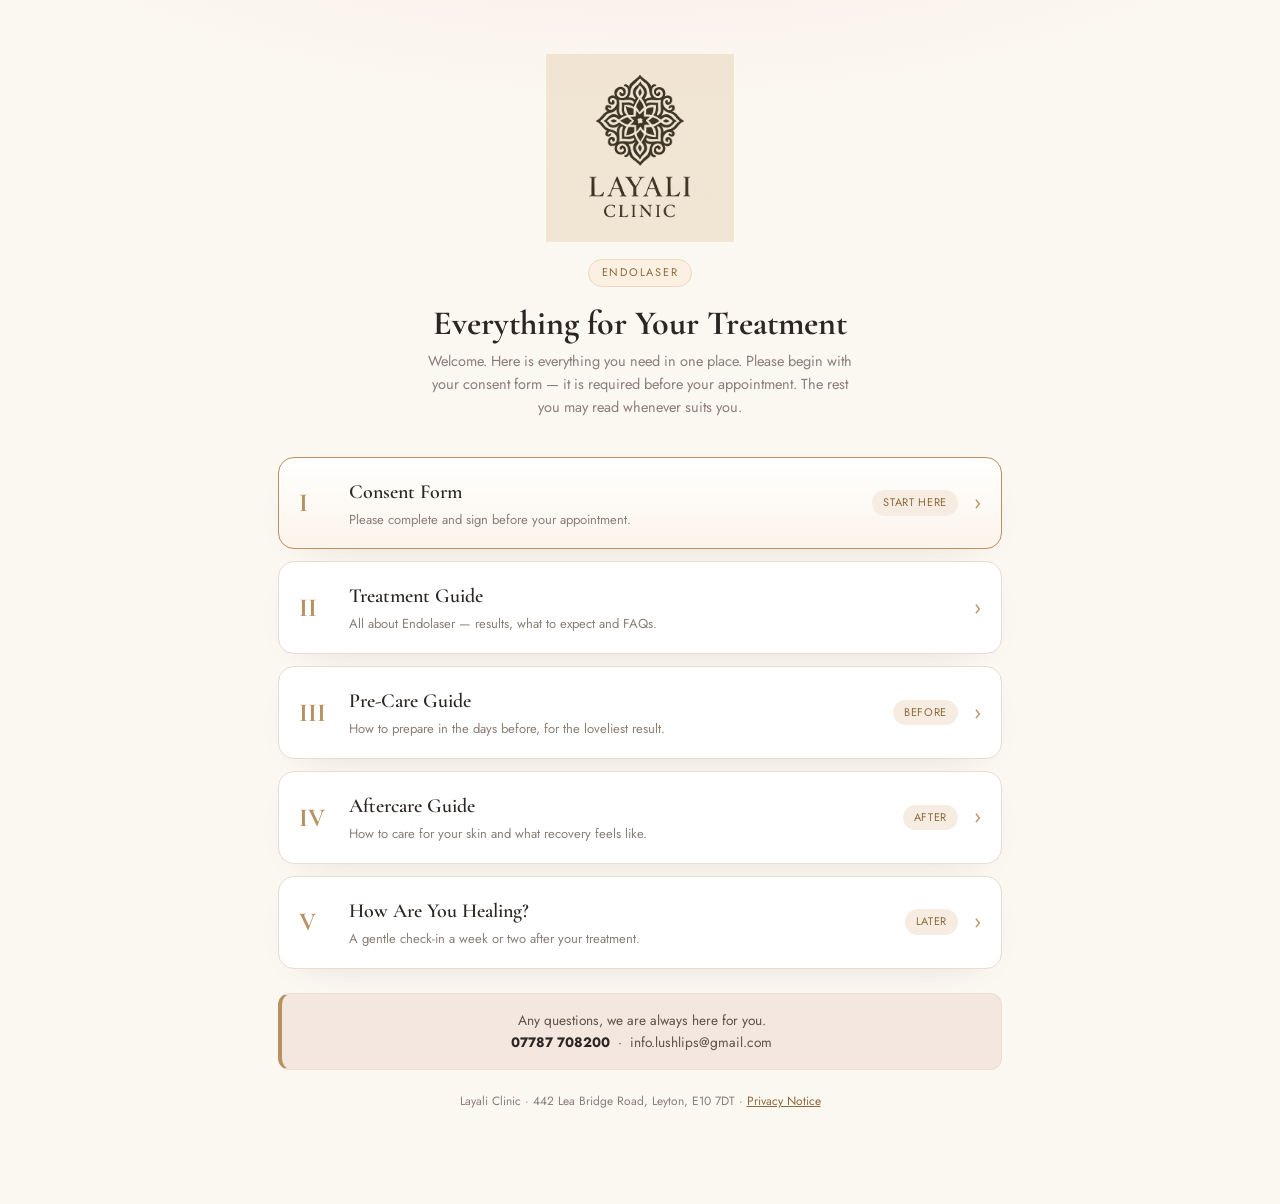
==== index.html @ 60bcb6df "Add Layali Clinic Endolaser treatment pack Client hub, treatment guide, comprehensive consent, pre/a" ====
<!DOCTYPE html>
<html lang="en"><head>
<meta charset="UTF-8"><meta name="viewport" content="width=device-width,initial-scale=1">
<title>Your Endolaser Treatment | Layali Clinic</title>
<link rel="preconnect" href="https://fonts.googleapis.com"><link rel="preconnect" href="https://fonts.gstatic.com" crossorigin>
<link href="https://fonts.googleapis.com/css2?family=Cormorant+Garamond:wght@500;600;700&family=Jost:wght@300;400;500;600&display=swap" rel="stylesheet">
<link rel="stylesheet" href="styles.css">
<meta property="og:type" content="website">
<meta property="og:site_name" content="Layali Clinic">
<meta property="og:title" content="Your Endolaser Treatment — Layali Clinic">
<meta property="og:description" content="Everything for your Endolaser treatment in one place — consent, pre-care, aftercare and your treatment guide.">
<meta property="og:image" content="https://husna3414-ui.github.io/layali-endolaser/logo.jpg">
<meta property="og:url" content="https://husna3414-ui.github.io/layali-endolaser/">
<meta name="twitter:card" content="summary_large_image">
<!-- HUSNA: after hosting, replace BOTH "https://husna3414-ui.github.io/layali-endolaser" above with your real hosted URL so the WhatsApp/Instagram link preview shows your logo & title. Send me the URL and I'll set it for you. -->
</head><body>
<div class="wrap">
  <header class="hero">
    <img class="logo" src="logo.jpg" alt="Layali Clinic" style="width:188px">
    <span class="kicker">Endolaser</span>
    <h1>Everything for Your Treatment</h1>
    <p class="sub">Welcome. Here is everything you need in one place. Please begin with your consent form — it is required before your appointment. The rest you may read whenever suits you.</p>
  </header>

  <a class="stage" href="3-consent-form.html" style="border-color:var(--gold);background:linear-gradient(0deg,#fbf4ea,#fff)">
    <span class="num">I</span><div class="body"><p class="t">Consent Form</p><p class="d">Please complete and sign before your appointment.</p></div><span class="when">Start here</span><span class="arrow">&rsaquo;</span></a>

  <a class="stage" href="1-treatment-guide.html"><span class="num">II</span><div class="body"><p class="t">Treatment Guide</p><p class="d">All about Endolaser — results, what to expect and FAQs.</p></div><span class="arrow">&rsaquo;</span></a>

  <a class="stage" href="4-pre-care-guide.html"><span class="num">III</span><div class="body"><p class="t">Pre-Care Guide</p><p class="d">How to prepare in the days before, for the loveliest result.</p></div><span class="when">Before</span><span class="arrow">&rsaquo;</span></a>

  <a class="stage" href="6-aftercare-guide.html"><span class="num">IV</span><div class="body"><p class="t">Aftercare Guide</p><p class="d">How to care for your skin and what recovery feels like.</p></div><span class="when">After</span><span class="arrow">&rsaquo;</span></a>

  <a class="stage" href="7-review-form.html"><span class="num">V</span><div class="body"><p class="t">How Are You Healing?</p><p class="d">A gentle check-in a week or two after your treatment.</p></div><span class="when">Later</span><span class="arrow">&rsaquo;</span></a>

  <div class="notice" style="margin-top:24px;text-align:center">Any questions, we are always here for you.<br><b>07787&nbsp;708200</b> &nbsp;·&nbsp; info.lushlips@gmail.com</div>
  <p class="foot">Layali Clinic · 442 Lea Bridge Road, Leyton, E10 7DT · <a href="privacy.html">Privacy Notice</a></p>
</div>
</body></html>
---- styles.css ----
/* ============================================================
   LAYALI CLINIC — shared design system for all treatment packs
   Edit colours here once; every guide & form updates.
   ============================================================ */
:root{
  --ink:#2b2622; --muted:#8a7f76; --line:#e7ddd2;
  --gold:#b89160; --gold-deep:#8c6a3b; --cream:#fbf7f1; --card:#ffffff;
  --blush:#f3e7df; --ok:#3f7d62; --err:#b4564c; --soft:#f6ece1;
}
*{box-sizing:border-box}
html,body{margin:0}
body{
  font-family:'Jost',system-ui,-apple-system,sans-serif; color:var(--ink);
  background:radial-gradient(1200px 500px at 50% -200px,var(--soft) 0%,transparent 60%),var(--cream);
  line-height:1.6; -webkit-font-smoothing:antialiased;
}
.wrap{max-width:760px;margin:0 auto;padding:0 18px 80px}
.wrap.guide{max-width:720px}
a{color:var(--gold-deep)}

/* ---------- Header / hero ---------- */
header.hero{text-align:center;padding:54px 18px 26px}
.crest{width:62px;height:62px;margin:0 auto 14px;border-radius:50%;border:1.5px solid var(--gold);
  display:flex;align-items:center;justify-content:center;color:var(--gold-deep);
  font-family:'Cormorant Garamond',serif;font-size:30px;font-weight:700;
  background:linear-gradient(160deg,#fff,#f7eee3);box-shadow:0 6px 24px rgba(184,145,96,.18)}
.logo{display:block;margin:0 auto 16px;width:162px;height:auto;mix-blend-mode:multiply}
.brand{font-family:'Cormorant Garamond',serif;letter-spacing:.18em;text-transform:uppercase;
  font-size:15px;color:var(--gold-deep);margin:0 0 6px}
.kicker{display:inline-block;font-size:11px;letter-spacing:.16em;text-transform:uppercase;
  color:var(--gold-deep);background:#fbf0e1;border:1px solid #ecd9bf;border-radius:20px;padding:4px 13px;margin-bottom:14px}
h1{font-family:'Cormorant Garamond',serif;font-weight:700;font-size:34px;margin:.1em 0 .15em;line-height:1.15}
.sub{color:var(--muted);font-size:14.5px;max-width:48ch;margin:6px auto 0}

/* ---------- Cards & sections ---------- */
.card{background:var(--card);border:1px solid var(--line);border-radius:18px;padding:26px 24px;margin:20px 0;
  box-shadow:0 10px 40px -28px rgba(80,60,30,.4)}
.sec-h{display:flex;align-items:center;gap:12px;margin:0 0 4px}
.sec-n{font-family:'Cormorant Garamond',serif;color:var(--gold);font-size:22px;font-weight:700;min-width:26px}
.sec-t{font-family:'Cormorant Garamond',serif;font-size:23px;font-weight:600;margin:0}
.sec-d{color:var(--muted);font-size:13.5px;margin:2px 0 18px 38px}

/* ---------- Guide prose ---------- */
.lead{font-family:'Cormorant Garamond',serif;font-size:21px;line-height:1.5;color:#4a4138;margin:0 0 6px}
.prose h3{font-family:'Cormorant Garamond',serif;font-size:21px;font-weight:600;color:var(--gold-deep);margin:22px 0 8px}
.prose p{margin:0 0 12px}
.prose ul{margin:0 0 14px;padding-left:0;list-style:none}
.prose li{position:relative;padding:5px 0 5px 26px}
.prose li::before{content:'';position:absolute;left:6px;top:13px;width:6px;height:6px;border-radius:50%;
  background:var(--gold)}
.divider{height:1px;background:var(--line);margin:22px 0;border:0}

/* ---------- Pills / tags ---------- */
.pill{display:inline-block;font-size:12.5px;background:#f6ece1;border:1px solid #ecd9bf;color:var(--gold-deep);
  border-radius:20px;padding:5px 13px;margin:0 6px 8px 0}
.verify-tag{display:inline-block;font-size:10.5px;letter-spacing:.08em;text-transform:uppercase;color:#9a7b3f;
  background:#fbe8cf;border:1px solid #efd7a6;padding:2px 7px;border-radius:20px;margin-left:8px;vertical-align:middle}

/* ---------- Timeline (results / recovery) ---------- */
.timeline{margin:6px 0 4px;border-left:2px solid var(--line);padding-left:0}
.tl-item{position:relative;padding:0 0 20px 26px}
.tl-item::before{content:'';position:absolute;left:-7px;top:3px;width:12px;height:12px;border-radius:50%;
  background:var(--gold);border:2px solid #fff;box-shadow:0 0 0 2px var(--gold)}
.tl-when{font-family:'Cormorant Garamond',serif;font-size:18px;font-weight:600;color:var(--gold-deep);margin:0 0 2px}
.tl-item p{margin:0;color:#5f5347;font-size:14px}

/* ---------- Do / Don't & checklists ---------- */
.cols{display:grid;grid-template-columns:1fr 1fr;gap:14px;margin:6px 0}
@media(max-width:560px){.cols{grid-template-columns:1fr}}
.mini{border:1px solid var(--line);border-radius:14px;padding:16px 18px;background:#fffdfb}
.mini h4{margin:0 0 10px;font-family:'Cormorant Garamond',serif;font-size:18px}
.mini.avoid h4{color:var(--err)} .mini.ok h4{color:var(--ok)}
.mini ul{list-style:none;margin:0;padding:0}
.mini li{position:relative;padding:5px 0 5px 24px;font-size:14px;color:#5a5046}
.mini.avoid li::before{content:'✕';position:absolute;left:0;color:var(--err);font-size:12px;top:7px}
.mini.ok li::before{content:'✓';position:absolute;left:0;color:var(--ok);font-size:12px;top:7px}

/* ---------- Pricing ---------- */
.price-card{border:1px solid var(--line);border-radius:14px;padding:18px 20px;margin:10px 0;background:#fffdfb;
  display:flex;justify-content:space-between;align-items:center;gap:14px;
  text-decoration:none;color:inherit;cursor:pointer;transition:.15s}
a.price-card:hover{border-color:var(--gold);background:#fffaf3;transform:translateY(-1px)}
.price-card .name{font-weight:500} .price-card .desc{color:var(--muted);font-size:13px}
.price-card .amt{font-family:'Cormorant Garamond',serif;font-size:24px;font-weight:700;color:var(--gold-deep);white-space:nowrap}

/* ---------- FAQ ---------- */
.faq{border-top:1px solid var(--line)}
.faq details{border-bottom:1px solid var(--line);padding:14px 2px}
.faq summary{cursor:pointer;font-weight:500;font-size:15px;list-style:none;display:flex;justify-content:space-between;gap:12px}
.faq summary::-webkit-details-marker{display:none}
.faq summary::after{content:'+';color:var(--gold);font-size:20px;line-height:1}
.faq details[open] summary::after{content:'–'}
.faq p{margin:10px 0 2px;color:#5f5347;font-size:14px}

/* ---------- Notices ---------- */
.notice{background:var(--blush);border:1px solid #ecddd0;border-left:4px solid var(--gold);border-radius:12px;
  padding:16px 18px;margin:6px 0 16px;font-size:13.7px;color:#5f5347}
.notice b{color:var(--ink)}
.notice h4{font-family:'Cormorant Garamond',serif;font-size:18px;margin:0 0 6px;color:var(--gold-deep)}
.notice.warn{background:#fff4f3;border-color:#f3c9c4;border-left-color:var(--err);color:#8a3b33}

/* ---------- Form fields ---------- */
.f{margin:0 0 18px}
label.q{display:block;font-weight:500;font-size:14.5px;margin:0 0 7px}
.req{color:var(--gold-deep)}
.hint{color:var(--muted);font-size:12.5px;font-weight:400;margin-top:2px}
input[type=text],input[type=email],input[type=tel],input[type=date],input[type=number],textarea,select{
  width:100%;font-family:inherit;font-size:15px;color:var(--ink);padding:12px 13px;border:1px solid var(--line);
  border-radius:11px;background:#fffdfb;transition:border-color .15s,box-shadow .15s}
textarea{min-height:90px;resize:vertical}
input:focus,textarea:focus,select:focus{outline:none;border-color:var(--gold);box-shadow:0 0 0 3px rgba(184,145,96,.14)}
.row{display:grid;grid-template-columns:1fr 1fr;gap:12px}
@media(max-width:520px){.row{grid-template-columns:1fr}}
.opts{display:flex;flex-direction:column;gap:9px;margin-top:4px}
.opt{display:flex;gap:11px;align-items:flex-start;padding:11px 13px;border:1px solid var(--line);border-radius:11px;
  cursor:pointer;background:#fffdfb;font-size:14.5px;transition:.15s}
.opt:hover{border-color:var(--gold)}
.opt input{margin-top:3px;accent-color:var(--gold-deep);width:16px;height:16px;flex:none}
.opt.checked{border-color:var(--gold);background:linear-gradient(0deg,#fbf4ea,#fffdfb)}
.grid-opts{display:grid;grid-template-columns:1fr 1fr;gap:9px}
@media(max-width:560px){.grid-opts{grid-template-columns:1fr}}
.scale{display:flex;gap:7px;flex-wrap:wrap}
.scale label{flex:1;min-width:42px;text-align:center;border:1px solid var(--line);border-radius:10px;padding:11px 0;
  cursor:pointer;background:#fffdfb;font-weight:500;transition:.15s}
.scale label:hover{border-color:var(--gold)}
.scale input{display:none}
.scale label.checked{background:linear-gradient(135deg,var(--gold),var(--gold-deep));color:#fff;border-color:var(--gold-deep)}

/* ---------- Signature ---------- */
.sigwrap{position:relative;border:1px dashed var(--gold);border-radius:12px;background:#fffdfb;overflow:hidden}
canvas.sig{width:100%;height:170px;display:block;touch-action:none;cursor:crosshair}
.sig-base{position:absolute;left:18px;right:18px;bottom:40px;border-bottom:1px solid var(--line)}
.sig-clear{position:absolute;top:9px;right:10px;font-size:12px;color:var(--gold-deep);background:#fff;
  border:1px solid var(--line);border-radius:20px;padding:4px 12px;cursor:pointer}

/* ---------- Buttons ---------- */
.submit{width:100%;margin-top:8px;font-family:'Jost',sans-serif;font-weight:500;letter-spacing:.04em;font-size:16px;
  color:#fff;padding:16px;border:none;border-radius:13px;cursor:pointer;
  background:linear-gradient(135deg,var(--gold) 0%,var(--gold-deep) 100%);
  box-shadow:0 12px 30px -10px rgba(140,106,59,.55);transition:transform .12s,filter .15s}
.submit:hover{filter:brightness(1.05)} .submit:active{transform:translateY(1px)}
.submit:disabled{opacity:.6;cursor:wait}
.btn-ghost{display:inline-block;text-decoration:none;font-weight:500;font-size:15px;color:var(--gold-deep);
  border:1px solid var(--gold);border-radius:12px;padding:13px 22px;background:#fffdfb;transition:.15s}
.btn-ghost:hover{background:#fbf4ea}
.foot{text-align:center;color:var(--muted);font-size:12px;margin-top:22px}
.err-msg{color:var(--err);font-size:12.5px;margin-top:5px;display:none}
.field-bad input,.field-bad textarea,.field-bad select,.field-bad .opts{border-color:var(--err)!important}

/* ---------- Success ---------- */
.done{display:none;text-align:center;padding:60px 20px}
.done .tick{width:74px;height:74px;border-radius:50%;margin:0 auto 18px;
  background:linear-gradient(135deg,#f7eee3,#efe0c8);color:var(--gold-deep);border:1px solid #e7d4ad;
  display:flex;align-items:center;justify-content:center;font-size:34px}
.done h2{font-family:'Cormorant Garamond',serif;font-size:30px;margin:0 0 8px}
.done p{color:var(--muted);max-width:42ch;margin:6px auto}

/* ---------- Config warning ---------- */
#cfgWarn{display:none;background:#fff4f3;border:1px solid #f3c9c4;color:#8a3b33;border-radius:12px;
  padding:14px 16px;font-size:13px;margin:18px 0}
#cfgWarn code{background:#fde4e1;padding:1px 6px;border-radius:5px}

/* ---------- Pack hub ---------- */
.stage{display:flex;gap:16px;align-items:center;background:var(--card);border:1px solid var(--line);
  border-radius:16px;padding:18px 20px;margin:12px 0;text-decoration:none;color:inherit;transition:.15s;
  box-shadow:0 10px 40px -30px rgba(80,60,30,.4)}
.stage:hover{border-color:var(--gold);transform:translateY(-1px)}
.stage .num{font-family:'Cormorant Garamond',serif;font-size:26px;font-weight:700;color:var(--gold);min-width:34px}
.stage .body{flex:1}
.stage .t{font-family:'Cormorant Garamond',serif;font-size:20px;font-weight:600;margin:0}
.stage .d{color:var(--muted);font-size:13px;margin:2px 0 0}
.stage .when{font-size:11px;letter-spacing:.06em;text-transform:uppercase;color:var(--gold-deep);
  background:#f6ece1;border-radius:20px;padding:4px 11px;white-space:nowrap}
.stage .arrow{color:var(--gold);font-size:20px}
.tag-internal{font-size:10px;letter-spacing:.08em;text-transform:uppercase;color:#7a6a52;background:#efe7da;
  border-radius:20px;padding:3px 9px;margin-left:8px}

/* ---------- Before/after gallery & video ---------- */
.gallery{display:grid;grid-template-columns:1fr 1fr;gap:14px;margin:10px 0 6px}
.ba{border:1px solid var(--line);border-radius:14px;overflow:hidden;background:#fff;box-shadow:0 10px 40px -30px rgba(80,60,30,.4)}
.ba img{width:100%;display:block}
.ba .cap{font-size:12.5px;color:var(--muted);padding:10px 13px;display:flex;justify-content:space-between;align-items:center;gap:8px}
.ba .cap b{color:var(--ink);font-weight:500;font-family:'Cormorant Garamond',serif;font-size:14.5px}
.tagba{font-size:10px;letter-spacing:.1em;text-transform:uppercase;color:var(--gold-deep);background:#f6ece1;
  border:1px solid #ecd9bf;border-radius:20px;padding:3px 9px;white-space:nowrap}
.videos{display:grid;grid-template-columns:1fr 1fr;gap:14px;margin:10px 0}
.videos video{width:100%;border-radius:14px;display:block;background:#000;border:1px solid var(--line)}
.media-note{text-align:center;font-size:12px;color:var(--muted);margin:4px 0 0;font-style:italic}
@media(max-width:560px){.gallery,.videos{grid-template-columns:1fr}}

/* ---------- Comparison table ---------- */
.compare{width:100%;border-collapse:collapse;font-size:13.3px;margin:10px 0 4px}
.compare th,.compare td{border-bottom:1px solid var(--line);padding:11px 9px;text-align:left;vertical-align:top}
.compare thead th{font-family:'Cormorant Garamond',serif;color:var(--gold-deep);font-size:15px;font-weight:600}
.compare td:first-child{font-weight:500}
.compare .hl td{background:#fbf4ea}

/* ---------- Booking button (links to That Time Pro) ---------- */
.btn-gold{display:inline-block;text-decoration:none;font-family:'Jost',sans-serif;font-weight:500;letter-spacing:.04em;
  font-size:16px;color:#fff;padding:15px 30px;border-radius:13px;
  background:linear-gradient(135deg,var(--gold) 0%,var(--gold-deep) 100%);
  box-shadow:0 12px 30px -12px rgba(140,106,59,.55);transition:transform .12s,filter .15s}
.btn-gold:hover{filter:brightness(1.05)}
.btn-gold:active{transform:translateY(1px)}
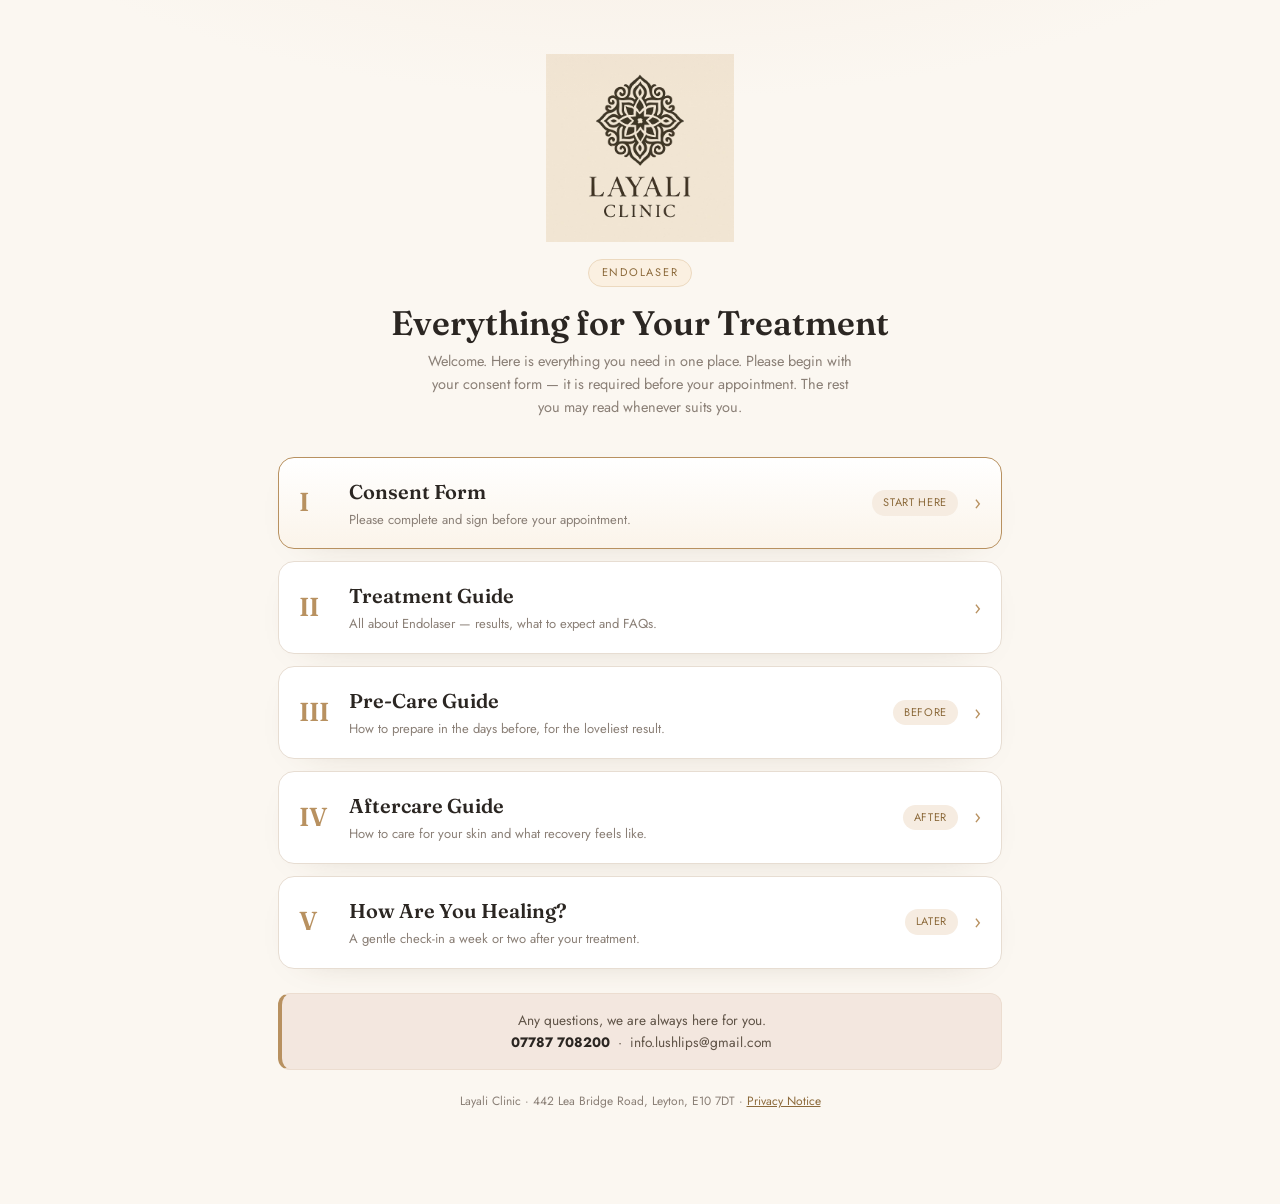
==== commit 25f78ce4: "Revert to gold/cream look; Fraunces display font; collapsible consent sections" ====
--- a/index.html
+++ b/index.html
@@ -3,7 +3,7 @@
 <meta charset="UTF-8"><meta name="viewport" content="width=device-width,initial-scale=1">
 <title>Your Endolaser Treatment | Layali Clinic</title>
 <link rel="preconnect" href="https://fonts.googleapis.com"><link rel="preconnect" href="https://fonts.gstatic.com" crossorigin>
-<link href="https://fonts.googleapis.com/css2?family=Cormorant+Garamond:wght@500;600;700&family=Jost:wght@300;400;500;600&display=swap" rel="stylesheet">
+<link href="https://fonts.googleapis.com/css2?family=Fraunces:opsz,wght@9..144,400..700&family=Jost:wght@300;400;500;600&display=swap" rel="stylesheet">
 <link rel="stylesheet" href="styles.css">
 <meta property="og:type" content="website">
 <meta property="og:site_name" content="Layali Clinic">
--- a/styles.css
+++ b/styles.css
@@ -1,6 +1,7 @@
 /* ============================================================
    LAYALI CLINIC — shared design system for all treatment packs
    Edit colours here once; every guide & form updates.
+   Display font: Fraunces (serif) · Body font: Jost (sans)
    ============================================================ */
 :root{
   --ink:#2b2622; --muted:#8a7f76; --line:#e7ddd2;
@@ -22,27 +23,29 @@
 header.hero{text-align:center;padding:54px 18px 26px}
 .crest{width:62px;height:62px;margin:0 auto 14px;border-radius:50%;border:1.5px solid var(--gold);
   display:flex;align-items:center;justify-content:center;color:var(--gold-deep);
-  font-family:'Cormorant Garamond',serif;font-size:30px;font-weight:700;
+  font-family:'Fraunces',serif;font-size:30px;font-weight:600;
   background:linear-gradient(160deg,#fff,#f7eee3);box-shadow:0 6px 24px rgba(184,145,96,.18)}
 .logo{display:block;margin:0 auto 16px;width:162px;height:auto;mix-blend-mode:multiply}
-.brand{font-family:'Cormorant Garamond',serif;letter-spacing:.18em;text-transform:uppercase;
+.brand{font-family:'Fraunces',serif;letter-spacing:.18em;text-transform:uppercase;
   font-size:15px;color:var(--gold-deep);margin:0 0 6px}
 .kicker{display:inline-block;font-size:11px;letter-spacing:.16em;text-transform:uppercase;
   color:var(--gold-deep);background:#fbf0e1;border:1px solid #ecd9bf;border-radius:20px;padding:4px 13px;margin-bottom:14px}
-h1{font-family:'Cormorant Garamond',serif;font-weight:700;font-size:34px;margin:.1em 0 .15em;line-height:1.15}
+h1{font-family:'Fraunces',serif;font-weight:600;font-size:34px;margin:.1em 0 .15em;line-height:1.15}
 .sub{color:var(--muted);font-size:14.5px;max-width:48ch;margin:6px auto 0}
 
 /* ---------- Cards & sections ---------- */
-.card{background:var(--card);border:1px solid var(--line);border-radius:18px;padding:26px 24px;margin:20px 0;
-  box-shadow:0 10px 40px -28px rgba(80,60,30,.4)}
-.sec-h{display:flex;align-items:center;gap:12px;margin:0 0 4px}
-.sec-n{font-family:'Cormorant Garamond',serif;color:var(--gold);font-size:22px;font-weight:700;min-width:26px}
-.sec-t{font-family:'Cormorant Garamond',serif;font-size:23px;font-weight:600;margin:0}
-.sec-d{color:var(--muted);font-size:13.5px;margin:2px 0 18px 38px}
+.card{background:var(--card);border:1px solid var(--line);border-radius:18px;padding:26px 26px;margin:18px 0;
+  box-shadow:0 14px 44px -30px rgba(80,60,30,.42);scroll-margin-top:20px}
+.sec-h{display:flex;align-items:center;gap:11px;margin:0 0 15px;padding:0 0 12px;border-bottom:1px solid var(--line)}
+.sec-h::before{content:'';flex:none;width:4px;height:22px;border-radius:2px;background:linear-gradient(var(--gold),var(--gold-deep))}
+.sec-h:has(.sec-n)::before{display:none}
+.sec-n{font-family:'Fraunces',serif;color:var(--gold);font-size:22px;font-weight:600;min-width:24px}
+.sec-t{font-family:'Fraunces',serif;font-size:24px;font-weight:600;margin:0;line-height:1.15;letter-spacing:.005em}
+.sec-d{color:var(--muted);font-size:13.5px;font-style:italic;margin:-7px 0 16px}
 
 /* ---------- Guide prose ---------- */
-.lead{font-family:'Cormorant Garamond',serif;font-size:21px;line-height:1.5;color:#4a4138;margin:0 0 6px}
-.prose h3{font-family:'Cormorant Garamond',serif;font-size:21px;font-weight:600;color:var(--gold-deep);margin:22px 0 8px}
+.lead{font-family:'Fraunces',serif;font-size:21px;line-height:1.5;color:#4a4138;margin:0 0 6px}
+.prose h3{font-family:'Fraunces',serif;font-size:21px;font-weight:600;color:var(--gold-deep);margin:22px 0 8px}
 .prose p{margin:0 0 12px}
 .prose ul{margin:0 0 14px;padding-left:0;list-style:none}
 .prose li{position:relative;padding:5px 0 5px 26px}
@@ -61,14 +64,14 @@
 .tl-item{position:relative;padding:0 0 20px 26px}
 .tl-item::before{content:'';position:absolute;left:-7px;top:3px;width:12px;height:12px;border-radius:50%;
   background:var(--gold);border:2px solid #fff;box-shadow:0 0 0 2px var(--gold)}
-.tl-when{font-family:'Cormorant Garamond',serif;font-size:18px;font-weight:600;color:var(--gold-deep);margin:0 0 2px}
+.tl-when{font-family:'Fraunces',serif;font-size:18px;font-weight:600;color:var(--gold-deep);margin:0 0 2px}
 .tl-item p{margin:0;color:#5f5347;font-size:14px}
 
 /* ---------- Do / Don't & checklists ---------- */
 .cols{display:grid;grid-template-columns:1fr 1fr;gap:14px;margin:6px 0}
 @media(max-width:560px){.cols{grid-template-columns:1fr}}
 .mini{border:1px solid var(--line);border-radius:14px;padding:16px 18px;background:#fffdfb}
-.mini h4{margin:0 0 10px;font-family:'Cormorant Garamond',serif;font-size:18px}
+.mini h4{margin:0 0 10px;font-family:'Fraunces',serif;font-size:18px}
 .mini.avoid h4{color:var(--err)} .mini.ok h4{color:var(--ok)}
 .mini ul{list-style:none;margin:0;padding:0}
 .mini li{position:relative;padding:5px 0 5px 24px;font-size:14px;color:#5a5046}
@@ -81,7 +84,7 @@
   text-decoration:none;color:inherit;cursor:pointer;transition:.15s}
 a.price-card:hover{border-color:var(--gold);background:#fffaf3;transform:translateY(-1px)}
 .price-card .name{font-weight:500} .price-card .desc{color:var(--muted);font-size:13px}
-.price-card .amt{font-family:'Cormorant Garamond',serif;font-size:24px;font-weight:700;color:var(--gold-deep);white-space:nowrap}
+.price-card .amt{font-family:'Fraunces',serif;font-size:24px;font-weight:600;color:var(--gold-deep);white-space:nowrap}
 
 /* ---------- FAQ ---------- */
 .faq{border-top:1px solid var(--line)}
@@ -96,12 +99,12 @@
 .notice{background:var(--blush);border:1px solid #ecddd0;border-left:4px solid var(--gold);border-radius:12px;
   padding:16px 18px;margin:6px 0 16px;font-size:13.7px;color:#5f5347}
 .notice b{color:var(--ink)}
-.notice h4{font-family:'Cormorant Garamond',serif;font-size:18px;margin:0 0 6px;color:var(--gold-deep)}
+.notice h4{font-family:'Fraunces',serif;font-size:18px;margin:0 0 6px;color:var(--gold-deep)}
 .notice.warn{background:#fff4f3;border-color:#f3c9c4;border-left-color:var(--err);color:#8a3b33}
 
 /* ---------- Form fields ---------- */
-.f{margin:0 0 18px}
-label.q{display:block;font-weight:500;font-size:14.5px;margin:0 0 7px}
+.f{margin:0 0 20px}
+label.q{display:block;font-weight:500;font-size:15px;margin:0 0 9px;color:#3a332c}
 .req{color:var(--gold-deep)}
 .hint{color:var(--muted);font-size:12.5px;font-weight:400;margin-top:2px}
 input[type=text],input[type=email],input[type=tel],input[type=date],input[type=number],textarea,select{
@@ -112,11 +115,11 @@
 .row{display:grid;grid-template-columns:1fr 1fr;gap:12px}
 @media(max-width:520px){.row{grid-template-columns:1fr}}
 .opts{display:flex;flex-direction:column;gap:9px;margin-top:4px}
-.opt{display:flex;gap:11px;align-items:flex-start;padding:11px 13px;border:1px solid var(--line);border-radius:11px;
-  cursor:pointer;background:#fffdfb;font-size:14.5px;transition:.15s}
-.opt:hover{border-color:var(--gold)}
-.opt input{margin-top:3px;accent-color:var(--gold-deep);width:16px;height:16px;flex:none}
-.opt.checked{border-color:var(--gold);background:linear-gradient(0deg,#fbf4ea,#fffdfb)}
+.opt{display:flex;gap:11px;align-items:flex-start;padding:12px 14px;border:1px solid var(--line);border-radius:12px;
+  cursor:pointer;background:#fffdfb;font-size:14.5px;line-height:1.4;transition:border-color .18s,background .18s,box-shadow .18s}
+.opt:hover{border-color:var(--gold);background:#fffaf3}
+.opt input{margin-top:2px;accent-color:var(--gold-deep);width:17px;height:17px;flex:none}
+.opt.checked{border-color:var(--gold);background:linear-gradient(0deg,#fbf1e2,#fffdfb);box-shadow:0 4px 14px -8px rgba(184,145,96,.45)}
 .grid-opts{display:grid;grid-template-columns:1fr 1fr;gap:9px}
 @media(max-width:560px){.grid-opts{grid-template-columns:1fr}}
 .scale{display:flex;gap:7px;flex-wrap:wrap}
@@ -152,7 +155,7 @@
 .done .tick{width:74px;height:74px;border-radius:50%;margin:0 auto 18px;
   background:linear-gradient(135deg,#f7eee3,#efe0c8);color:var(--gold-deep);border:1px solid #e7d4ad;
   display:flex;align-items:center;justify-content:center;font-size:34px}
-.done h2{font-family:'Cormorant Garamond',serif;font-size:30px;margin:0 0 8px}
+.done h2{font-family:'Fraunces',serif;font-size:30px;margin:0 0 8px}
 .done p{color:var(--muted);max-width:42ch;margin:6px auto}
 
 /* ---------- Config warning ---------- */
@@ -165,9 +168,9 @@
   border-radius:16px;padding:18px 20px;margin:12px 0;text-decoration:none;color:inherit;transition:.15s;
   box-shadow:0 10px 40px -30px rgba(80,60,30,.4)}
 .stage:hover{border-color:var(--gold);transform:translateY(-1px)}
-.stage .num{font-family:'Cormorant Garamond',serif;font-size:26px;font-weight:700;color:var(--gold);min-width:34px}
+.stage .num{font-family:'Fraunces',serif;font-size:26px;font-weight:600;color:var(--gold);min-width:34px}
 .stage .body{flex:1}
-.stage .t{font-family:'Cormorant Garamond',serif;font-size:20px;font-weight:600;margin:0}
+.stage .t{font-family:'Fraunces',serif;font-size:20px;font-weight:600;margin:0}
 .stage .d{color:var(--muted);font-size:13px;margin:2px 0 0}
 .stage .when{font-size:11px;letter-spacing:.06em;text-transform:uppercase;color:var(--gold-deep);
   background:#f6ece1;border-radius:20px;padding:4px 11px;white-space:nowrap}
@@ -180,7 +183,7 @@
 .ba{border:1px solid var(--line);border-radius:14px;overflow:hidden;background:#fff;box-shadow:0 10px 40px -30px rgba(80,60,30,.4)}
 .ba img{width:100%;display:block}
 .ba .cap{font-size:12.5px;color:var(--muted);padding:10px 13px;display:flex;justify-content:space-between;align-items:center;gap:8px}
-.ba .cap b{color:var(--ink);font-weight:500;font-family:'Cormorant Garamond',serif;font-size:14.5px}
+.ba .cap b{color:var(--ink);font-weight:500;font-family:'Fraunces',serif;font-size:14.5px}
 .tagba{font-size:10px;letter-spacing:.1em;text-transform:uppercase;color:var(--gold-deep);background:#f6ece1;
   border:1px solid #ecd9bf;border-radius:20px;padding:3px 9px;white-space:nowrap}
 .videos{display:grid;grid-template-columns:1fr 1fr;gap:14px;margin:10px 0}
@@ -191,7 +194,7 @@
 /* ---------- Comparison table ---------- */
 .compare{width:100%;border-collapse:collapse;font-size:13.3px;margin:10px 0 4px}
 .compare th,.compare td{border-bottom:1px solid var(--line);padding:11px 9px;text-align:left;vertical-align:top}
-.compare thead th{font-family:'Cormorant Garamond',serif;color:var(--gold-deep);font-size:15px;font-weight:600}
+.compare thead th{font-family:'Fraunces',serif;color:var(--gold-deep);font-size:15px;font-weight:600}
 .compare td:first-child{font-weight:500}
 .compare .hl td{background:#fbf4ea}
 
@@ -202,3 +205,15 @@
   box-shadow:0 12px 30px -12px rgba(140,106,59,.55);transition:transform .12s,filter .15s}
 .btn-gold:hover{filter:brightness(1.05)}
 .btn-gold:active{transform:translateY(1px)}
+
+/* ---------- Collapsible sections (consent forms) ----------
+   Each section header becomes tappable; content hides until opened,
+   so the long consent reads as a short list. Added by collapsible.js
+   (which tags handled cards with .cx and the form with .collapse-ready). */
+.collapse-ready .card.cx > .sec-h{cursor:pointer;user-select:none}
+.collapse-ready .card.cx > .sec-h .chev{margin-left:auto;flex:none;color:var(--gold-deep);font-size:14px;
+  line-height:1;transition:transform .22s ease;opacity:.7}
+.collapse-ready .card.cx.collapsed > .sec-h{margin-bottom:0;padding-bottom:0;border-bottom:0}
+.collapse-ready .card.cx.collapsed > .sec-h .chev{transform:rotate(-90deg)}
+.collapse-ready .card.cx.collapsed{padding-top:22px;padding-bottom:22px}
+.collapse-ready .card.cx.collapsed > .card-body{display:none}
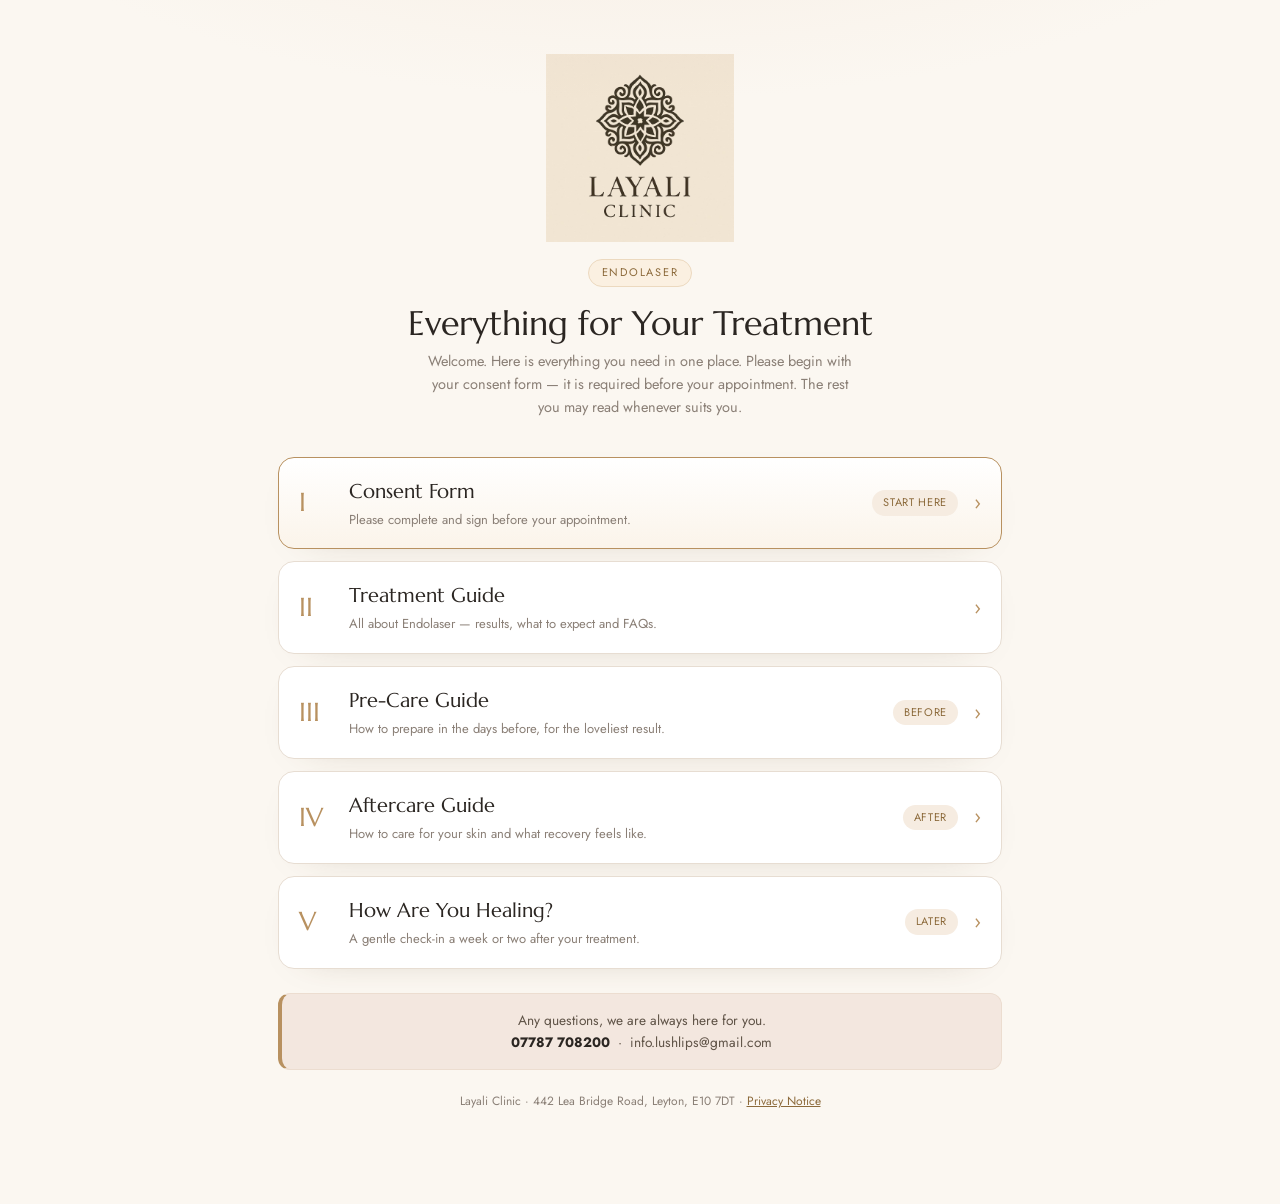
==== commit 1663166c: "Switch display font to Marcellus" ====
--- a/index.html
+++ b/index.html
@@ -3,7 +3,7 @@
 <meta charset="UTF-8"><meta name="viewport" content="width=device-width,initial-scale=1">
 <title>Your Endolaser Treatment | Layali Clinic</title>
 <link rel="preconnect" href="https://fonts.googleapis.com"><link rel="preconnect" href="https://fonts.gstatic.com" crossorigin>
-<link href="https://fonts.googleapis.com/css2?family=Fraunces:opsz,wght@9..144,400..700&family=Jost:wght@300;400;500;600&display=swap" rel="stylesheet">
+<link href="https://fonts.googleapis.com/css2?family=Marcellus&family=Jost:wght@300;400;500;600&display=swap" rel="stylesheet">
 <link rel="stylesheet" href="styles.css">
 <meta property="og:type" content="website">
 <meta property="og:site_name" content="Layali Clinic">
--- a/styles.css
+++ b/styles.css
@@ -1,7 +1,7 @@
 /* ============================================================
    LAYALI CLINIC — shared design system for all treatment packs
    Edit colours here once; every guide & form updates.
-   Display font: Fraunces (serif) · Body font: Jost (sans)
+   Display font: Marcellus (serif) · Body font: Jost (sans)
    ============================================================ */
 :root{
   --ink:#2b2622; --muted:#8a7f76; --line:#e7ddd2;
@@ -23,14 +23,14 @@
 header.hero{text-align:center;padding:54px 18px 26px}
 .crest{width:62px;height:62px;margin:0 auto 14px;border-radius:50%;border:1.5px solid var(--gold);
   display:flex;align-items:center;justify-content:center;color:var(--gold-deep);
-  font-family:'Fraunces',serif;font-size:30px;font-weight:600;
+  font-family:'Marcellus',serif;font-size:30px;font-weight:400;
   background:linear-gradient(160deg,#fff,#f7eee3);box-shadow:0 6px 24px rgba(184,145,96,.18)}
 .logo{display:block;margin:0 auto 16px;width:162px;height:auto;mix-blend-mode:multiply}
-.brand{font-family:'Fraunces',serif;letter-spacing:.18em;text-transform:uppercase;
+.brand{font-family:'Marcellus',serif;letter-spacing:.18em;text-transform:uppercase;
   font-size:15px;color:var(--gold-deep);margin:0 0 6px}
 .kicker{display:inline-block;font-size:11px;letter-spacing:.16em;text-transform:uppercase;
   color:var(--gold-deep);background:#fbf0e1;border:1px solid #ecd9bf;border-radius:20px;padding:4px 13px;margin-bottom:14px}
-h1{font-family:'Fraunces',serif;font-weight:600;font-size:34px;margin:.1em 0 .15em;line-height:1.15}
+h1{font-family:'Marcellus',serif;font-weight:400;font-size:34px;margin:.1em 0 .15em;line-height:1.15}
 .sub{color:var(--muted);font-size:14.5px;max-width:48ch;margin:6px auto 0}
 
 /* ---------- Cards & sections ---------- */
@@ -39,13 +39,13 @@
 .sec-h{display:flex;align-items:center;gap:11px;margin:0 0 15px;padding:0 0 12px;border-bottom:1px solid var(--line)}
 .sec-h::before{content:'';flex:none;width:4px;height:22px;border-radius:2px;background:linear-gradient(var(--gold),var(--gold-deep))}
 .sec-h:has(.sec-n)::before{display:none}
-.sec-n{font-family:'Fraunces',serif;color:var(--gold);font-size:22px;font-weight:600;min-width:24px}
-.sec-t{font-family:'Fraunces',serif;font-size:24px;font-weight:600;margin:0;line-height:1.15;letter-spacing:.005em}
+.sec-n{font-family:'Marcellus',serif;color:var(--gold);font-size:22px;font-weight:400;min-width:24px}
+.sec-t{font-family:'Marcellus',serif;font-size:24px;font-weight:400;margin:0;line-height:1.15;letter-spacing:.005em}
 .sec-d{color:var(--muted);font-size:13.5px;font-style:italic;margin:-7px 0 16px}
 
 /* ---------- Guide prose ---------- */
-.lead{font-family:'Fraunces',serif;font-size:21px;line-height:1.5;color:#4a4138;margin:0 0 6px}
-.prose h3{font-family:'Fraunces',serif;font-size:21px;font-weight:600;color:var(--gold-deep);margin:22px 0 8px}
+.lead{font-family:'Marcellus',serif;font-size:21px;line-height:1.5;color:#4a4138;margin:0 0 6px}
+.prose h3{font-family:'Marcellus',serif;font-size:21px;font-weight:400;color:var(--gold-deep);margin:22px 0 8px}
 .prose p{margin:0 0 12px}
 .prose ul{margin:0 0 14px;padding-left:0;list-style:none}
 .prose li{position:relative;padding:5px 0 5px 26px}
@@ -64,14 +64,14 @@
 .tl-item{position:relative;padding:0 0 20px 26px}
 .tl-item::before{content:'';position:absolute;left:-7px;top:3px;width:12px;height:12px;border-radius:50%;
   background:var(--gold);border:2px solid #fff;box-shadow:0 0 0 2px var(--gold)}
-.tl-when{font-family:'Fraunces',serif;font-size:18px;font-weight:600;color:var(--gold-deep);margin:0 0 2px}
+.tl-when{font-family:'Marcellus',serif;font-size:18px;font-weight:400;color:var(--gold-deep);margin:0 0 2px}
 .tl-item p{margin:0;color:#5f5347;font-size:14px}
 
 /* ---------- Do / Don't & checklists ---------- */
 .cols{display:grid;grid-template-columns:1fr 1fr;gap:14px;margin:6px 0}
 @media(max-width:560px){.cols{grid-template-columns:1fr}}
 .mini{border:1px solid var(--line);border-radius:14px;padding:16px 18px;background:#fffdfb}
-.mini h4{margin:0 0 10px;font-family:'Fraunces',serif;font-size:18px}
+.mini h4{margin:0 0 10px;font-family:'Marcellus',serif;font-size:18px}
 .mini.avoid h4{color:var(--err)} .mini.ok h4{color:var(--ok)}
 .mini ul{list-style:none;margin:0;padding:0}
 .mini li{position:relative;padding:5px 0 5px 24px;font-size:14px;color:#5a5046}
@@ -84,7 +84,7 @@
   text-decoration:none;color:inherit;cursor:pointer;transition:.15s}
 a.price-card:hover{border-color:var(--gold);background:#fffaf3;transform:translateY(-1px)}
 .price-card .name{font-weight:500} .price-card .desc{color:var(--muted);font-size:13px}
-.price-card .amt{font-family:'Fraunces',serif;font-size:24px;font-weight:600;color:var(--gold-deep);white-space:nowrap}
+.price-card .amt{font-family:'Marcellus',serif;font-size:24px;font-weight:400;color:var(--gold-deep);white-space:nowrap}
 
 /* ---------- FAQ ---------- */
 .faq{border-top:1px solid var(--line)}
@@ -99,7 +99,7 @@
 .notice{background:var(--blush);border:1px solid #ecddd0;border-left:4px solid var(--gold);border-radius:12px;
   padding:16px 18px;margin:6px 0 16px;font-size:13.7px;color:#5f5347}
 .notice b{color:var(--ink)}
-.notice h4{font-family:'Fraunces',serif;font-size:18px;margin:0 0 6px;color:var(--gold-deep)}
+.notice h4{font-family:'Marcellus',serif;font-size:18px;margin:0 0 6px;color:var(--gold-deep)}
 .notice.warn{background:#fff4f3;border-color:#f3c9c4;border-left-color:var(--err);color:#8a3b33}
 
 /* ---------- Form fields ---------- */
@@ -155,7 +155,7 @@
 .done .tick{width:74px;height:74px;border-radius:50%;margin:0 auto 18px;
   background:linear-gradient(135deg,#f7eee3,#efe0c8);color:var(--gold-deep);border:1px solid #e7d4ad;
   display:flex;align-items:center;justify-content:center;font-size:34px}
-.done h2{font-family:'Fraunces',serif;font-size:30px;margin:0 0 8px}
+.done h2{font-family:'Marcellus',serif;font-size:30px;margin:0 0 8px}
 .done p{color:var(--muted);max-width:42ch;margin:6px auto}
 
 /* ---------- Config warning ---------- */
@@ -168,9 +168,9 @@
   border-radius:16px;padding:18px 20px;margin:12px 0;text-decoration:none;color:inherit;transition:.15s;
   box-shadow:0 10px 40px -30px rgba(80,60,30,.4)}
 .stage:hover{border-color:var(--gold);transform:translateY(-1px)}
-.stage .num{font-family:'Fraunces',serif;font-size:26px;font-weight:600;color:var(--gold);min-width:34px}
+.stage .num{font-family:'Marcellus',serif;font-size:26px;font-weight:400;color:var(--gold);min-width:34px}
 .stage .body{flex:1}
-.stage .t{font-family:'Fraunces',serif;font-size:20px;font-weight:600;margin:0}
+.stage .t{font-family:'Marcellus',serif;font-size:20px;font-weight:400;margin:0}
 .stage .d{color:var(--muted);font-size:13px;margin:2px 0 0}
 .stage .when{font-size:11px;letter-spacing:.06em;text-transform:uppercase;color:var(--gold-deep);
   background:#f6ece1;border-radius:20px;padding:4px 11px;white-space:nowrap}
@@ -183,7 +183,7 @@
 .ba{border:1px solid var(--line);border-radius:14px;overflow:hidden;background:#fff;box-shadow:0 10px 40px -30px rgba(80,60,30,.4)}
 .ba img{width:100%;display:block}
 .ba .cap{font-size:12.5px;color:var(--muted);padding:10px 13px;display:flex;justify-content:space-between;align-items:center;gap:8px}
-.ba .cap b{color:var(--ink);font-weight:500;font-family:'Fraunces',serif;font-size:14.5px}
+.ba .cap b{color:var(--ink);font-weight:500;font-family:'Marcellus',serif;font-size:14.5px}
 .tagba{font-size:10px;letter-spacing:.1em;text-transform:uppercase;color:var(--gold-deep);background:#f6ece1;
   border:1px solid #ecd9bf;border-radius:20px;padding:3px 9px;white-space:nowrap}
 .videos{display:grid;grid-template-columns:1fr 1fr;gap:14px;margin:10px 0}
@@ -194,7 +194,7 @@
 /* ---------- Comparison table ---------- */
 .compare{width:100%;border-collapse:collapse;font-size:13.3px;margin:10px 0 4px}
 .compare th,.compare td{border-bottom:1px solid var(--line);padding:11px 9px;text-align:left;vertical-align:top}
-.compare thead th{font-family:'Fraunces',serif;color:var(--gold-deep);font-size:15px;font-weight:600}
+.compare thead th{font-family:'Marcellus',serif;color:var(--gold-deep);font-size:15px;font-weight:400}
 .compare td:first-child{font-weight:500}
 .compare .hl td{background:#fbf4ea}
 
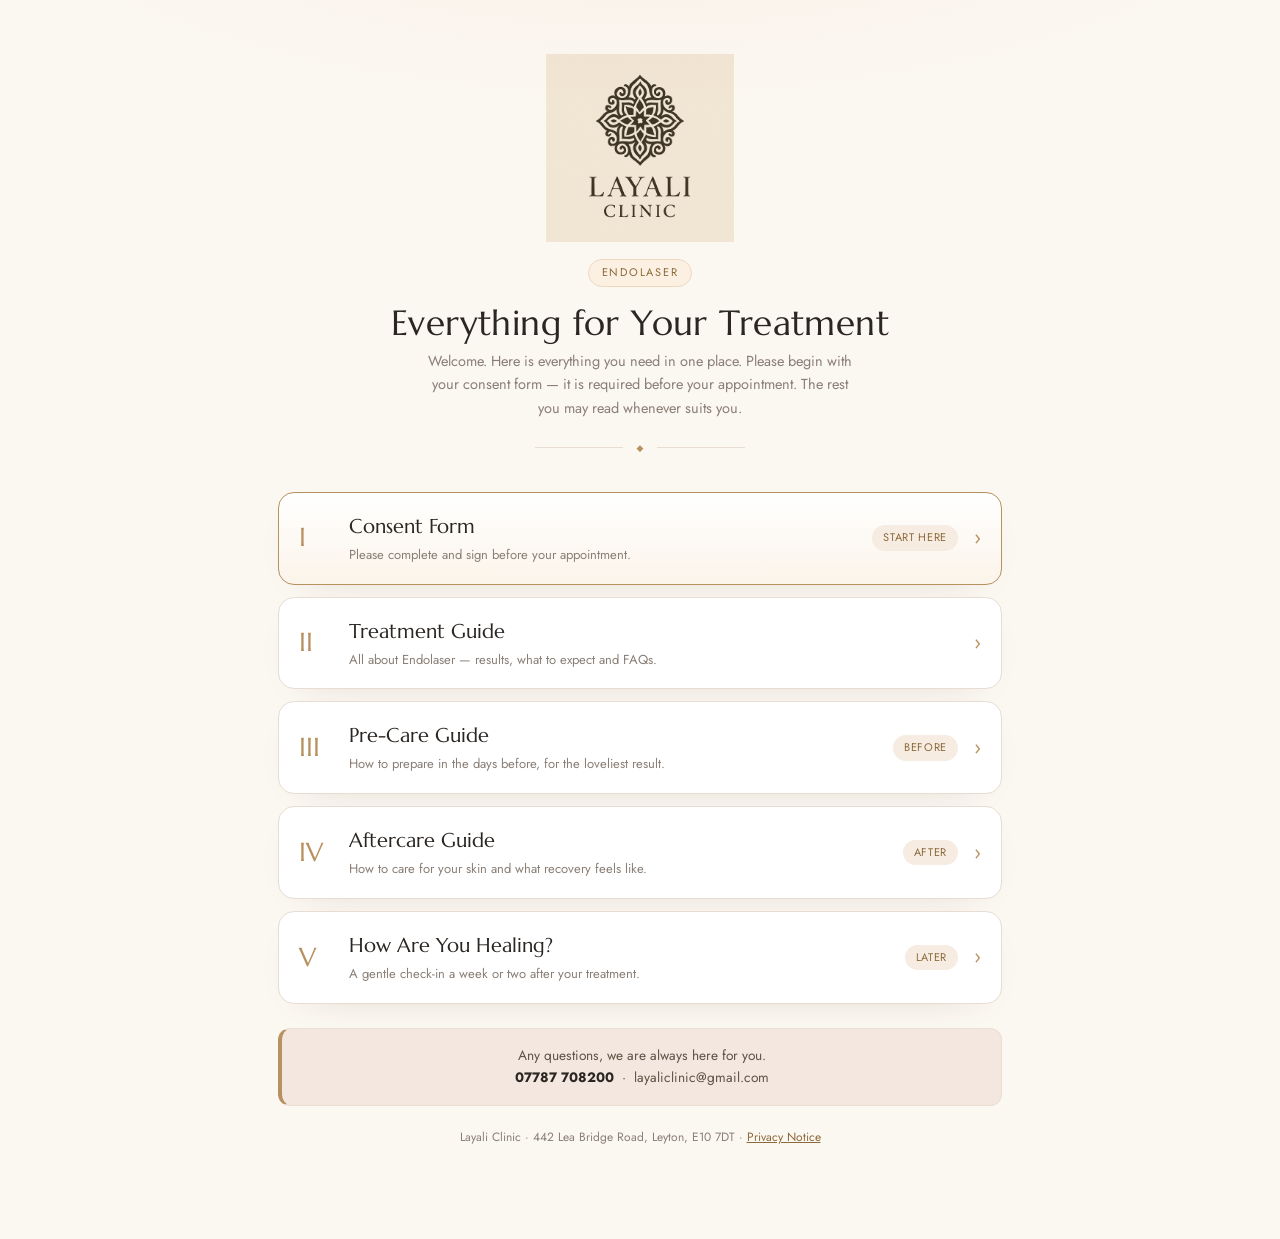
==== commit 8dc481c3: "Brand links+email to layaliclinic; use working mailer endpoint" ====
--- a/index.html
+++ b/index.html
@@ -9,10 +9,10 @@
 <meta property="og:site_name" content="Layali Clinic">
 <meta property="og:title" content="Your Endolaser Treatment — Layali Clinic">
 <meta property="og:description" content="Everything for your Endolaser treatment in one place — consent, pre-care, aftercare and your treatment guide.">
-<meta property="og:image" content="https://husna3414-ui.github.io/layali-endolaser/logo.jpg">
-<meta property="og:url" content="https://husna3414-ui.github.io/layali-endolaser/">
+<meta property="og:image" content="https://layaliclinic.co.uk/layali-endolaser/logo.jpg">
+<meta property="og:url" content="https://layaliclinic.co.uk/layali-endolaser/">
 <meta name="twitter:card" content="summary_large_image">
-<!-- HUSNA: after hosting, replace BOTH "https://husna3414-ui.github.io/layali-endolaser" above with your real hosted URL so the WhatsApp/Instagram link preview shows your logo & title. Send me the URL and I'll set it for you. -->
+<!-- HUSNA: after hosting, replace BOTH "https://layaliclinic.co.uk/layali-endolaser" above with your real hosted URL so the WhatsApp/Instagram link preview shows your logo & title. Send me the URL and I'll set it for you. -->
 </head><body>
 <div class="wrap">
   <header class="hero">
@@ -33,7 +33,7 @@
 
   <a class="stage" href="7-review-form.html"><span class="num">V</span><div class="body"><p class="t">How Are You Healing?</p><p class="d">A gentle check-in a week or two after your treatment.</p></div><span class="when">Later</span><span class="arrow">&rsaquo;</span></a>
 
-  <div class="notice" style="margin-top:24px;text-align:center">Any questions, we are always here for you.<br><b>07787&nbsp;708200</b> &nbsp;·&nbsp; info.lushlips@gmail.com</div>
+  <div class="notice" style="margin-top:24px;text-align:center">Any questions, we are always here for you.<br><b>07787&nbsp;708200</b> &nbsp;·&nbsp; layaliclinic@gmail.com</div>
   <p class="foot">Layali Clinic · 442 Lea Bridge Road, Leyton, E10 7DT · <a href="privacy.html">Privacy Notice</a></p>
 </div>
 </body></html>
--- a/styles.css
+++ b/styles.css
@@ -30,17 +30,23 @@
   font-size:15px;color:var(--gold-deep);margin:0 0 6px}
 .kicker{display:inline-block;font-size:11px;letter-spacing:.16em;text-transform:uppercase;
   color:var(--gold-deep);background:#fbf0e1;border:1px solid #ecd9bf;border-radius:20px;padding:4px 13px;margin-bottom:14px}
-h1{font-family:'Marcellus',serif;font-weight:400;font-size:34px;margin:.1em 0 .15em;line-height:1.15}
+h1{font-family:'Marcellus',serif;font-weight:400;font-size:35px;margin:.1em 0 .15em;line-height:1.12;letter-spacing:.012em}
 .sub{color:var(--muted);font-size:14.5px;max-width:48ch;margin:6px auto 0}
+/* hero flourish — a slim gold rule broken by a small centred diamond */
+header.hero::after{content:'◆';display:block;width:210px;margin:24px auto 2px;text-align:center;
+  color:var(--gold);font-size:9px;line-height:9px;
+  background:linear-gradient(var(--line),var(--line)) left center/88px 1px no-repeat,
+             linear-gradient(var(--line),var(--line)) right center/88px 1px no-repeat}
 
 /* ---------- Cards & sections ---------- */
-.card{background:var(--card);border:1px solid var(--line);border-radius:18px;padding:26px 26px;margin:18px 0;
+.card{background:var(--card);border:1px solid var(--line);border-radius:18px;padding:30px 28px;margin:20px 0;
   box-shadow:0 14px 44px -30px rgba(80,60,30,.42);scroll-margin-top:20px}
+@media(max-width:520px){.card{padding:24px 20px}}
 .sec-h{display:flex;align-items:center;gap:11px;margin:0 0 15px;padding:0 0 12px;border-bottom:1px solid var(--line)}
 .sec-h::before{content:'';flex:none;width:4px;height:22px;border-radius:2px;background:linear-gradient(var(--gold),var(--gold-deep))}
 .sec-h:has(.sec-n)::before{display:none}
 .sec-n{font-family:'Marcellus',serif;color:var(--gold);font-size:22px;font-weight:400;min-width:24px}
-.sec-t{font-family:'Marcellus',serif;font-size:24px;font-weight:400;margin:0;line-height:1.15;letter-spacing:.005em}
+.sec-t{font-family:'Marcellus',serif;font-size:25px;font-weight:400;margin:0;line-height:1.12;letter-spacing:.022em}
 .sec-d{color:var(--muted);font-size:13.5px;font-style:italic;margin:-7px 0 16px}
 
 /* ---------- Guide prose ---------- */
@@ -108,18 +114,27 @@
 .req{color:var(--gold-deep)}
 .hint{color:var(--muted);font-size:12.5px;font-weight:400;margin-top:2px}
 input[type=text],input[type=email],input[type=tel],input[type=date],input[type=number],textarea,select{
-  width:100%;font-family:inherit;font-size:15px;color:var(--ink);padding:12px 13px;border:1px solid var(--line);
+  width:100%;font-family:inherit;font-size:16px;color:var(--ink);padding:12px 13px;border:1px solid var(--line);
   border-radius:11px;background:#fffdfb;transition:border-color .15s,box-shadow .15s}
 textarea{min-height:90px;resize:vertical}
 input:focus,textarea:focus,select:focus{outline:none;border-color:var(--gold);box-shadow:0 0 0 3px rgba(184,145,96,.14)}
 .row{display:grid;grid-template-columns:1fr 1fr;gap:12px}
 @media(max-width:520px){.row{grid-template-columns:1fr}}
 .opts{display:flex;flex-direction:column;gap:9px;margin-top:4px}
-.opt{display:flex;gap:11px;align-items:flex-start;padding:12px 14px;border:1px solid var(--line);border-radius:12px;
-  cursor:pointer;background:#fffdfb;font-size:14.5px;line-height:1.4;transition:border-color .18s,background .18s,box-shadow .18s}
+.opt{display:flex;gap:12px;align-items:flex-start;padding:13px 15px;border:1px solid var(--line);border-radius:12px;
+  cursor:pointer;background:#fffdfb;font-size:14.5px;line-height:1.45;transition:border-color .18s,background .18s}
 .opt:hover{border-color:var(--gold);background:#fffaf3}
-.opt input{margin-top:2px;accent-color:var(--gold-deep);width:17px;height:17px;flex:none}
-.opt.checked{border-color:var(--gold);background:linear-gradient(0deg,#fbf1e2,#fffdfb);box-shadow:0 4px 14px -8px rgba(184,145,96,.45)}
+/* custom gold tick-boxes / radios — replaces the utilitarian default control */
+.opt input[type=checkbox],.opt input[type=radio]{appearance:none;-webkit-appearance:none;margin:1px 0 0;flex:none;
+  width:20px;height:20px;border:1.5px solid #d9ccba;border-radius:6px;background:#fff;cursor:pointer;position:relative;
+  transition:border-color .15s,background .15s}
+.opt input[type=radio]{border-radius:50%}
+.opt input[type=checkbox]:checked,.opt input[type=radio]:checked{background:var(--gold-deep);border-color:var(--gold-deep)}
+.opt input[type=checkbox]:checked::after{content:'';position:absolute;left:6px;top:2.5px;width:5px;height:10px;
+  border:solid #fff;border-width:0 2px 2px 0;transform:rotate(45deg)}
+.opt input[type=radio]:checked::after{content:'';position:absolute;left:50%;top:50%;width:8px;height:8px;
+  border-radius:50%;background:#fff;transform:translate(-50%,-50%)}
+.opt.checked{border-color:var(--gold);background:#fdf6ea}
 .grid-opts{display:grid;grid-template-columns:1fr 1fr;gap:9px}
 @media(max-width:560px){.grid-opts{grid-template-columns:1fr}}
 .scale{display:flex;gap:7px;flex-wrap:wrap}
@@ -206,14 +221,73 @@
 .btn-gold:hover{filter:brightness(1.05)}
 .btn-gold:active{transform:translateY(1px)}
 
-/* ---------- Collapsible sections (consent forms) ----------
-   Each section header becomes tappable; content hides until opened,
-   so the long consent reads as a short list. Added by collapsible.js
-   (which tags handled cards with .cx and the form with .collapse-ready). */
-.collapse-ready .card.cx > .sec-h{cursor:pointer;user-select:none}
-.collapse-ready .card.cx > .sec-h .chev{margin-left:auto;flex:none;color:var(--gold-deep);font-size:14px;
-  line-height:1;transition:transform .22s ease;opacity:.7}
-.collapse-ready .card.cx.collapsed > .sec-h{margin-bottom:0;padding-bottom:0;border-bottom:0}
-.collapse-ready .card.cx.collapsed > .sec-h .chev{transform:rotate(-90deg)}
-.collapse-ready .card.cx.collapsed{padding-top:22px;padding-bottom:22px}
-.collapse-ready .card.cx.collapsed > .card-body{display:none}
+/* ---------- Accessibility: visible keyboard focus ---------- */
+a:focus-visible,.submit:focus-visible,.btn-ghost:focus-visible,.btn-gold:focus-visible,
+.sig-clear:focus-visible,.faq summary:focus-visible{outline:2px solid var(--gold-deep);outline-offset:2px;border-radius:4px}
+.opt:has(input:focus-visible){outline:2px solid var(--gold-deep);outline-offset:2px}
+
+/* ---------- Respect reduced-motion preferences ---------- */
+@media (prefers-reduced-motion: reduce){
+  *,*::before,*::after{transition-duration:.001ms!important;animation-duration:.001ms!important;scroll-behavior:auto!important}
+}
+
+/* ---------- Print / saved-PDF: clean document ---------- */
+@media print{
+  body{background:#fff}
+  .wrap{max-width:none;padding-bottom:0}
+  .card{box-shadow:none;border:1px solid #d8ccbd;break-inside:avoid;page-break-inside:avoid}
+  .submit,.btn-ghost,.btn-gold,.sig-clear,#cfgWarn,.foot{display:none!important}
+  .f,.opt,.mini,.tl-item,.notice,.sigwrap,.price-card{break-inside:avoid;page-break-inside:avoid}
+  a{color:inherit;text-decoration:none}
+  header.hero{padding:8px 0 12px}
+}
+
+/* ============================================================
+   Recovery journey + soft colour accents (used on aftercare guides)
+   A gentle palette beyond the brand gold: sage-green = healing /
+   reassurance, rose = caution. Kept soft so it stays premium.
+   ============================================================ */
+:root{--sage:#6f8f77;--sage-bg:#eef3ee;--sage-line:#d6e2d9;--rose-bg:#fbeeec;--rose-line:#ecc9c4;--rose-ink:#a5443a}
+
+/* vertical timeline with numbered badges on a gold→green healing line */
+.journey{position:relative;margin:14px 0 6px}
+.journey::before{content:'';position:absolute;left:21px;top:26px;bottom:26px;width:2px;border-radius:2px;
+  background:linear-gradient(180deg,var(--gold) 0%,#c79a5a 32%,var(--sage) 100%)}
+.journey .step{position:relative;display:flex;gap:16px;padding:0 0 16px}
+.journey .step:last-child{padding-bottom:0}
+.journey .dot{flex:none;width:44px;height:44px;border-radius:50%;display:flex;align-items:center;justify-content:center;
+  font-family:'Marcellus',serif;font-size:13px;color:#fff;position:relative;z-index:1;background:var(--gold);
+  border:3px solid var(--card);box-shadow:0 0 0 1px var(--line),0 6px 14px -6px rgba(120,90,40,.5)}
+.journey .dot.d2{background:#c28f4c}
+.journey .dot.d3{background:#9ba86f}
+.journey .dot.d4{background:var(--sage)}
+.journey .dot.d5{background:#b9ac97}
+.journey .body{flex:1;background:#fbf6ee;border:1px solid var(--line);border-radius:13px;padding:13px 16px}
+.journey .step.heal .body{background:var(--sage-bg);border-color:var(--sage-line)}
+.journey .when{font-family:'Marcellus',serif;font-size:18px;color:var(--ink);margin:0 0 2px;letter-spacing:.01em}
+.journey .body p{margin:0;color:#5f5347;font-size:14px}
+
+/* small status tags for section headings */
+.tag-ok,.tag-urgent{display:inline-block;font-size:10px;letter-spacing:.12em;text-transform:uppercase;
+  border-radius:20px;padding:3px 10px;margin-left:10px;vertical-align:middle;font-weight:500}
+.tag-ok{color:var(--sage);background:var(--sage-bg);border:1px solid var(--sage-line)}
+.tag-urgent{color:var(--rose-ink);background:var(--rose-bg);border:1px solid var(--rose-line)}
+
+/* soft-tinted section cards */
+.card.tint-sage{background:var(--sage-bg);border-color:var(--sage-line)}
+.card.tint-sage .sec-h{border-bottom-color:var(--sage-line)}
+.card.tint-sage .sec-h::before{background:linear-gradient(var(--sage),#5c7a64)}
+.card.tint-rose{background:var(--rose-bg);border-color:var(--rose-line)}
+.card.tint-rose .sec-h{border-bottom-color:var(--rose-line)}
+.card.tint-rose .sec-h::before{background:linear-gradient(#c76a60,var(--rose-ink))}
+
+/* ---------- Aftercare acknowledgement (printable sign-off) ---------- */
+.ack{margin:10px 0 2px}
+.ack .item{display:flex;gap:13px;align-items:flex-start;padding:11px 0;border-bottom:1px solid var(--line);
+  font-size:14.5px;color:#4a4138}
+.ack .item:last-child{border-bottom:0}
+.ack .box{flex:none;width:20px;height:20px;border:1.6px solid #cbbca6;border-radius:6px;margin-top:1px}
+.sign{margin:20px 0 2px;display:grid;gap:20px}
+.sign .fld{display:flex;align-items:flex-end;gap:12px}
+.sign .fld label{font-size:13px;color:var(--muted);white-space:nowrap;min-width:130px}
+.sign .fld .fill{flex:1;border-bottom:1px solid var(--rule);height:22px}
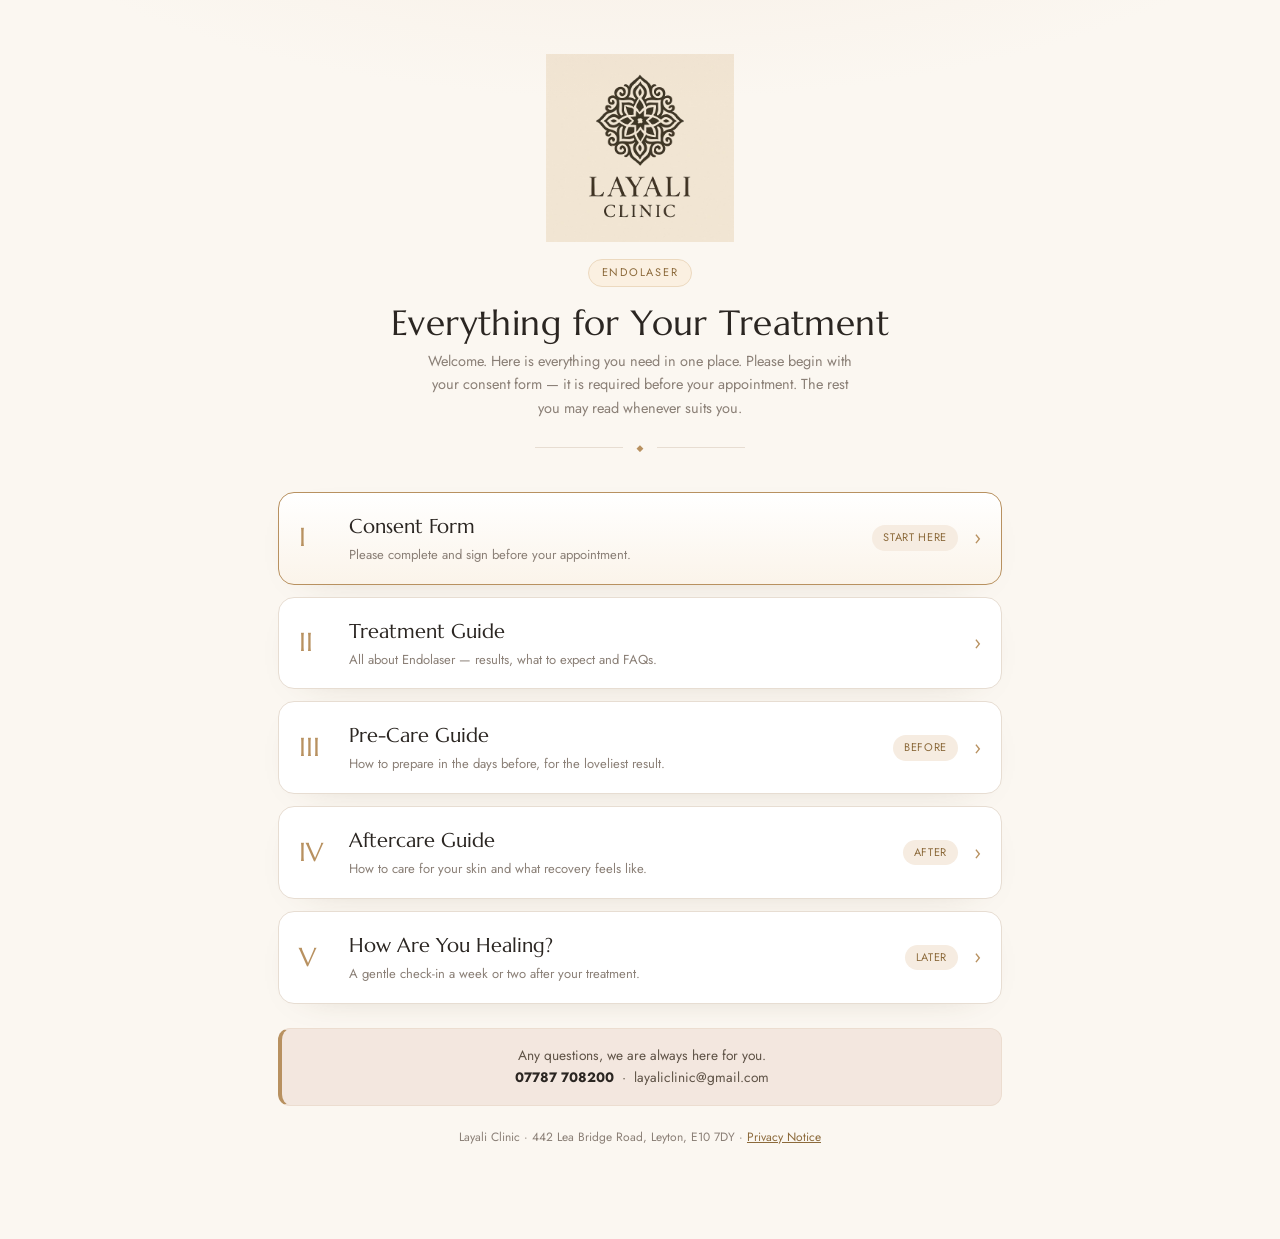
==== commit ff4e2c20: "SEO: meta description, local title, structured data (schema)" ====
--- a/index.html
+++ b/index.html
@@ -34,6 +34,6 @@
   <a class="stage" href="7-review-form.html"><span class="num">V</span><div class="body"><p class="t">How Are You Healing?</p><p class="d">A gentle check-in a week or two after your treatment.</p></div><span class="when">Later</span><span class="arrow">&rsaquo;</span></a>
 
   <div class="notice" style="margin-top:24px;text-align:center">Any questions, we are always here for you.<br><b>07787&nbsp;708200</b> &nbsp;·&nbsp; layaliclinic@gmail.com</div>
-  <p class="foot">Layali Clinic · 442 Lea Bridge Road, Leyton, E10 7DT · <a href="privacy.html">Privacy Notice</a></p>
+  <p class="foot">Layali Clinic · 442 Lea Bridge Road, Leyton, E10 7DY · <a href="privacy.html">Privacy Notice</a></p>
 </div>
 </body></html>
